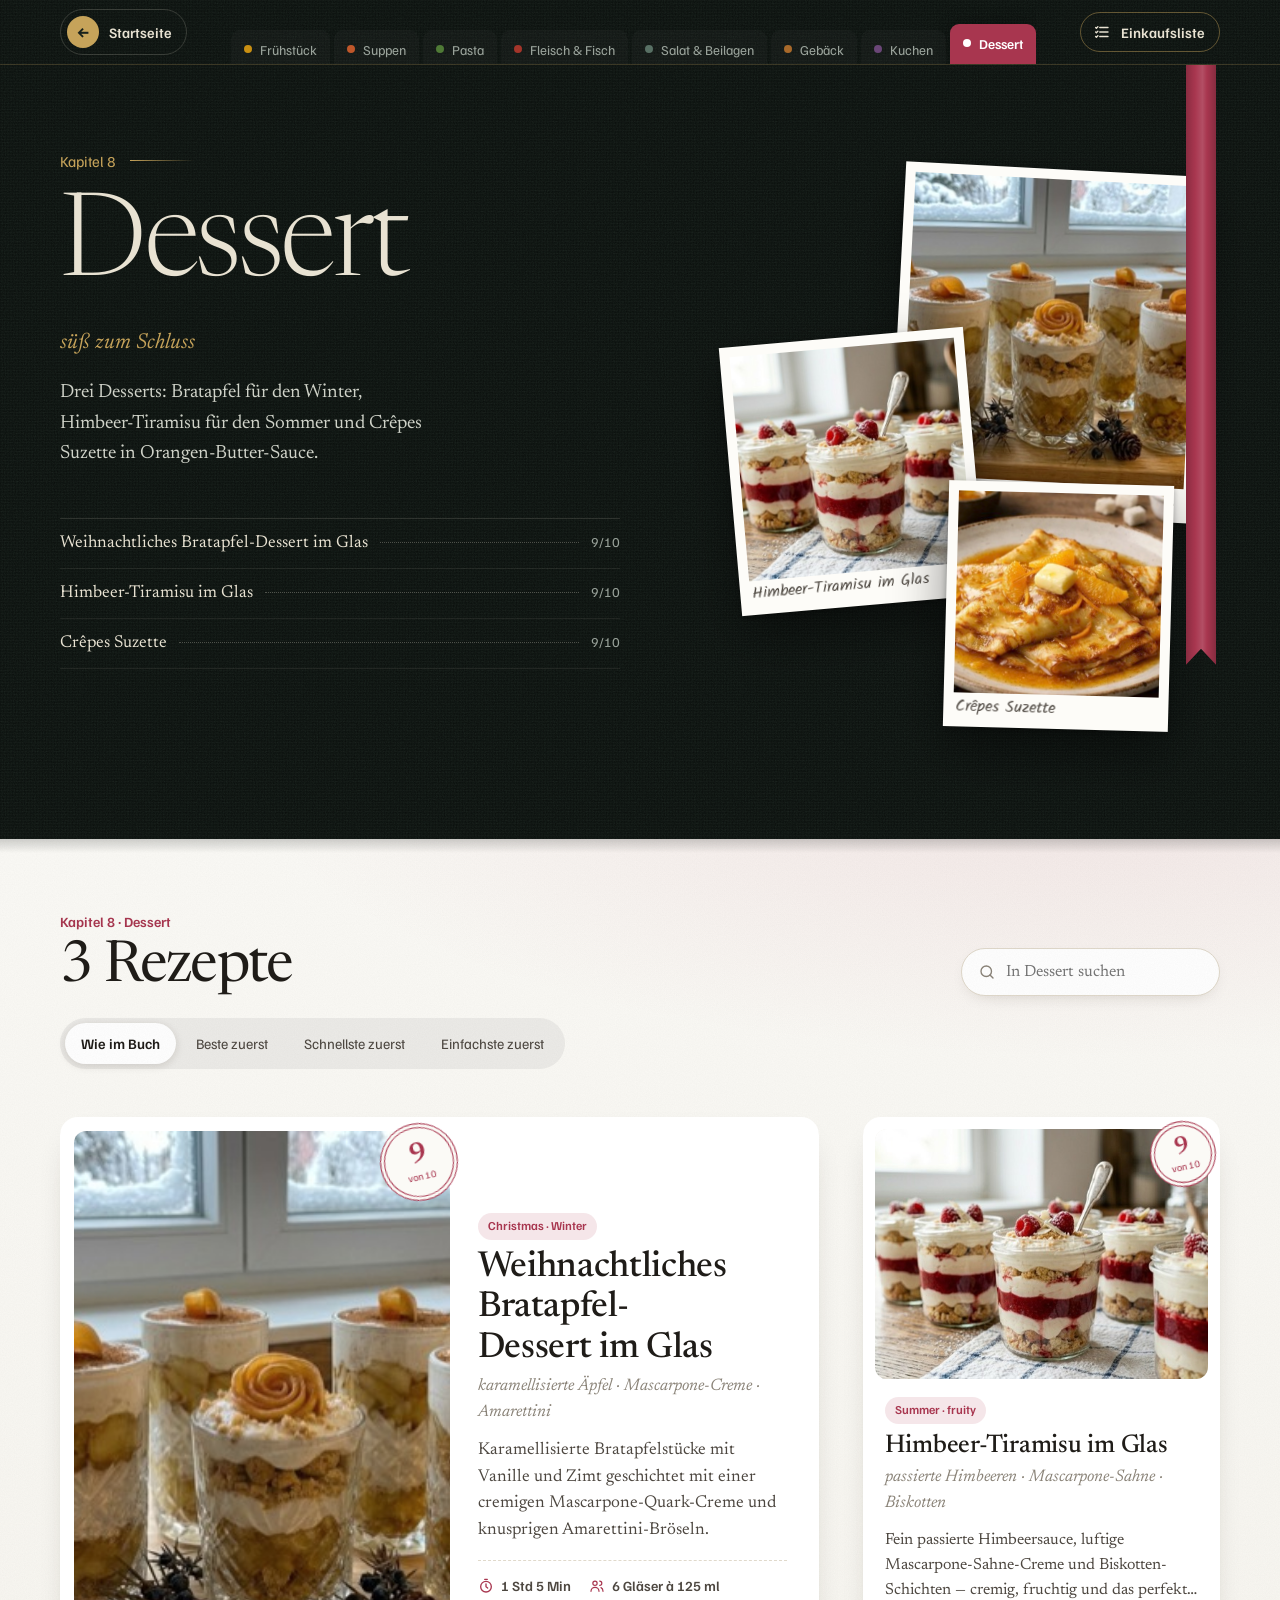
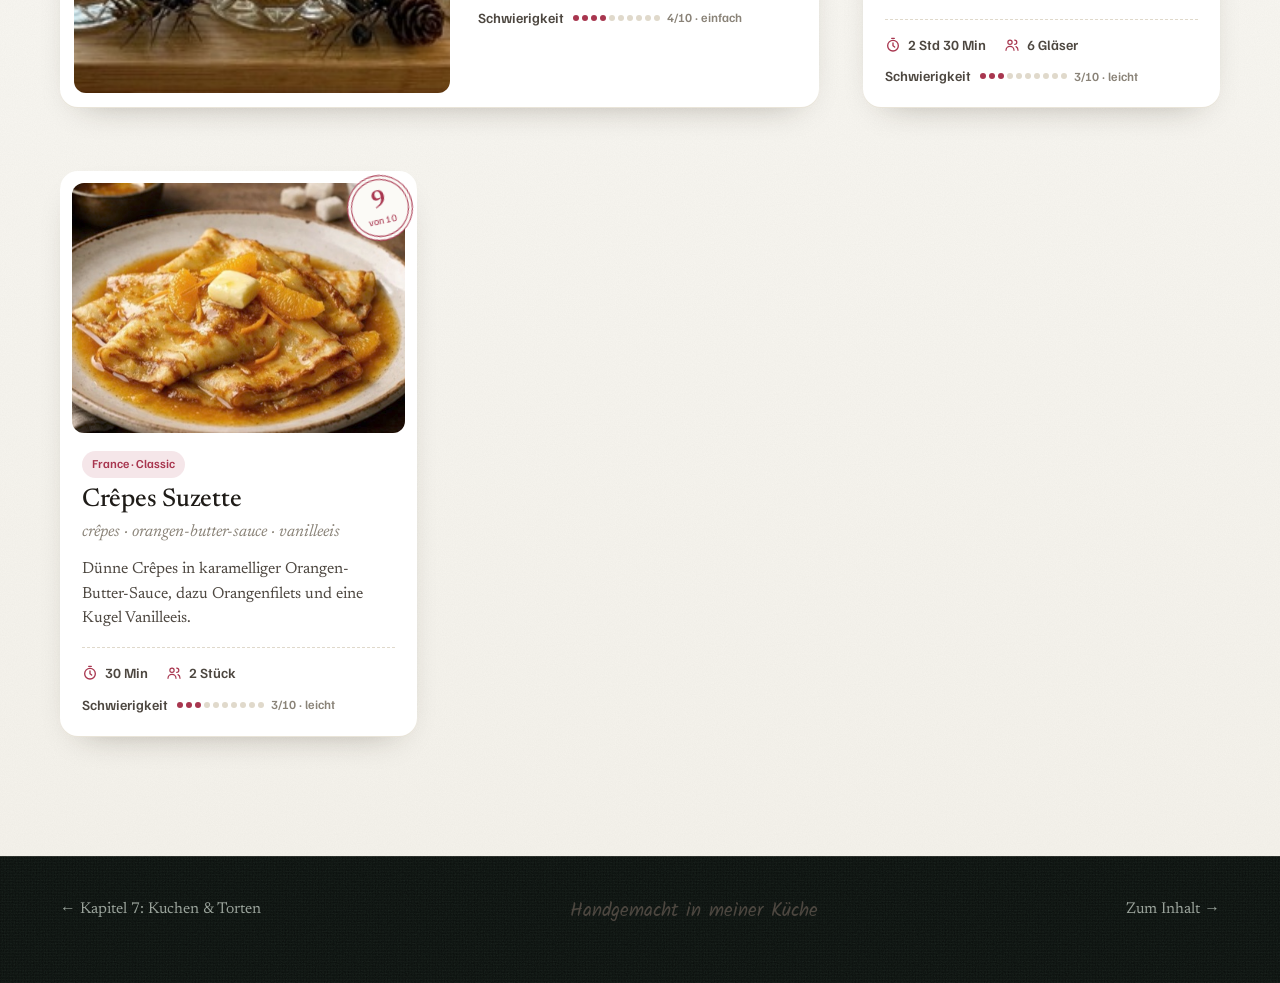
==== dessert.html @ 5a5b159a "High Protein Gnocchi: Bewertung 7,5/10, Schwierigkeit 3/10 Co-Authored-By: Claude Opus 5.5 <noreply@" ====
<!DOCTYPE html>
<html lang="de">
<head>
<meta charset="UTF-8">
<meta name="viewport" content="width=device-width, initial-scale=1.0, viewport-fit=cover">
<meta name="theme-color" content="#0a0d0b">
<title>Dessert · Rezepte vom Besten</title>
<link rel="preconnect" href="https://fonts.googleapis.com">
<link rel="preconnect" href="https://fonts.gstatic.com" crossorigin>
<link href="https://fonts.googleapis.com/css2?family=Newsreader:ital,opsz,wght@0,6..72,200..800;1,6..72,200..800&family=Familjen+Grotesk:wght@400..700&family=Kalam:wght@300;400&display=swap" rel="stylesheet">
<link rel="stylesheet" href="assets/book.css?v=5edb16ca">
</head>
<body data-page="dessert">
<noscript><p style="padding:40px;font-family:Georgia,serif">Für das Kochbuch muss JavaScript eingeschaltet sein.</p></noscript>
<script src="assets/recipes.js?v=9e4c5e9c"></script>
<script src="assets/book.js?v=c3e6f77a"></script>
</body>
</html>
---- assets/book.css ----
/* ═══════════════════════════════════════════════════════════
   Rezepte vom Besten — ein Kochbuch
   Einband (dunkel, Leinen, Goldprägung) + Papierseiten (hell)
   ═══════════════════════════════════════════════════════════ */
:root{
  --paper:#fbfaf6;--paper-2:#f3f0e8;--paper-edge:#e9e4d8;
  --ink:#1f1c18;--ink-2:#4d4740;--pencil:#8a8378;--rule:#e0d9cb;
  --cover:#17201b;--cover-2:#1f2a24;--cover-3:#2a3730;--cover-ink:#e8e2d2;--cover-mute:#9aa39b;
  --foil:#c6a35a;--foil-hi:#f4e0a6;--foil-lo:#86682c;
  --ch:#4f7a36;
  --serif:'Newsreader',Georgia,'Times New Roman',serif;
  --sans:'Familjen Grotesk',system-ui,-apple-system,sans-serif;
  --hand:'Kalam',cursive;
  --ease:cubic-bezier(.2,.75,.2,1);
  --noise:url("data:image/svg+xml,%3Csvg xmlns='http://www.w3.org/2000/svg' width='220' height='220'%3E%3Cfilter id='n'%3E%3CfeTurbulence type='fractalNoise' baseFrequency='.9' numOctaves='3' stitchTiles='stitch'/%3E%3CfeColorMatrix values='0 0 0 0 0 0 0 0 0 0 0 0 0 0 0 0 0 0 .55 0'/%3E%3C/filter%3E%3Crect width='220' height='220' filter='url(%23n)'/%3E%3C/svg%3E");
}
*,*::before,*::after{margin:0;padding:0;box-sizing:border-box}
html{-webkit-text-size-adjust:100%}
body{font-family:var(--serif);font-optical-sizing:auto;background:var(--paper);color:var(--ink);font-size:18px;line-height:1.55;-webkit-font-smoothing:antialiased;overflow-x:hidden}
img{display:block;max-width:100%}
a{color:inherit;text-decoration:none}
button{font:inherit;color:inherit;background:none;border:0;cursor:pointer}
:focus-visible{outline:2px solid var(--ch);outline-offset:3px;border-radius:4px}
.dark :focus-visible,.bar :focus-visible{outline-color:var(--foil)}
.sr{position:absolute;width:1px;height:1px;overflow:hidden;clip:rect(0 0 0 0);white-space:nowrap}
.wrap{max-width:1240px;margin:0 auto;padding:0 40px}
.num{font-variant-numeric:oldstyle-nums proportional-nums}
.tab{font-variant-numeric:tabular-nums lining-nums}

/* textures */
.linen{background-color:var(--cover);
  background-image:var(--noise),
    repeating-linear-gradient(0deg,rgba(255,255,255,.022) 0 1px,transparent 1px 3px),
    repeating-linear-gradient(90deg,rgba(0,0,0,.12) 0 1px,transparent 1px 3px);
  background-blend-mode:overlay,normal,normal;color:var(--cover-ink)}
.grain{position:relative;background-color:var(--paper)}
.grain::before{content:'';position:absolute;inset:0;background-image:var(--noise);opacity:.05;pointer-events:none;mix-blend-mode:multiply}

/* gold foil */
.foil{background:linear-gradient(105deg,var(--foil-lo) 0%,var(--foil) 30%,var(--foil-hi) calc(var(--fx,50%) - 4%),#fff7dc var(--fx,50%),var(--foil-hi) calc(var(--fx,50%) + 4%),var(--foil) 70%,var(--foil-lo) 100%);
  -webkit-background-clip:text;background-clip:text;color:transparent;
  filter:drop-shadow(0 1px 0 rgba(0,0,0,.55)) drop-shadow(0 -1px 0 rgba(255,240,200,.08))}

/* ── Leiste oben ── */
.bar{position:sticky;top:0;z-index:40;color:var(--cover-ink);border-bottom:1px solid rgba(198,163,90,.22)}
.bar .wrap{display:flex;align-items:center;gap:28px;height:60px}
.brand{font-style:italic;font-size:1.15rem;font-weight:400;white-space:nowrap;letter-spacing:.005em}
.brand b{font-style:normal;font-weight:600}
.list-btn{display:inline-flex;align-items:center;gap:10px;font-family:var(--sans);font-size:.9rem;font-weight:600;padding:8px 14px 8px 12px;border:1px solid rgba(198,163,90,.45);border-radius:999px;color:var(--cover-ink);white-space:nowrap;transition:background .2s,border-color .2s}
.list-btn:hover{background:rgba(198,163,90,.12);border-color:var(--foil)}
.list-btn svg{width:18px;height:18px}
.list-btn .count{min-width:22px;height:22px;border-radius:11px;background:var(--foil);color:var(--cover);font-size:.78rem;display:grid;place-items:center;padding:0 6px}
.list-btn .count:empty{display:none}
.list-btn.bump{animation:bump .5s var(--ease)}
@keyframes bump{40%{transform:scale(1.12)}}

/* ── Kapitel-Aufschlag ── */
.opener{position:relative;overflow:hidden;padding:84px 0 110px}
.opener .wrap{display:grid;grid-template-columns:1.1fr .9fr;gap:72px;align-items:start}
.kap{font-family:var(--sans);font-size:.95rem;color:var(--foil);display:flex;align-items:center;gap:14px}
.kap::after{content:'';height:1px;width:64px;background:linear-gradient(90deg,var(--foil),transparent)}
.opener h1{font-weight:300;font-size:clamp(3.8rem,9vw,8.4rem);line-height:.92;letter-spacing:-.03em;margin:22px 0 26px;text-wrap:balance}
.epigraph{font-style:italic;font-size:1.35rem;color:var(--foil);margin-bottom:18px}
.intro{font-size:1.2rem;line-height:1.6;color:#cfd2c8;max-width:34ch}
.minitoc{margin-top:48px;max-width:560px;border-top:1px solid rgba(232,226,210,.14)}
.minitoc a{display:flex;align-items:baseline;gap:12px;padding:11px 0;border-bottom:1px solid rgba(232,226,210,.08);font-size:1.08rem;transition:color .2s,padding .3s var(--ease)}
.minitoc a:hover{color:#fff;padding-left:8px}
.minitoc .lead{flex:1;border-bottom:1px dotted rgba(232,226,210,.28);transform:translateY(-4px);min-width:20px}
.minitoc .r{font-family:var(--sans);font-size:.85rem;color:var(--cover-mute)}
.tipped{position:relative;height:560px;margin-top:20px}
.tipped figure{position:absolute;background:#fdfcf8;padding:10px 10px 34px;box-shadow:0 22px 50px rgba(0,0,0,.45),0 2px 6px rgba(0,0,0,.3);transition:transform .8s var(--ease)}
.tipped img{width:100%;height:100%;object-fit:cover}
.tipped figcaption{position:absolute;left:12px;right:12px;bottom:8px;font-family:var(--hand);font-size:1rem;color:var(--ink-2);white-space:nowrap;overflow:hidden;text-overflow:ellipsis}
.tipped figure:nth-child(1){width:62%;height:62%;right:4%;top:0;transform:rotate(3deg) translate(var(--mx1,0),var(--my1,0))}
.tipped figure:nth-child(2){width:50%;height:48%;left:0;top:30%;transform:rotate(-5deg) translate(var(--mx2,0),var(--my2,0));z-index:2}
.tipped figure:nth-child(3){width:46%;height:44%;right:10%;bottom:0;transform:rotate(1.5deg) translate(var(--mx3,0),var(--my3,0));z-index:3}
.ribbon{position:absolute;top:-4px;right:5%;width:30px;height:min(78%,620px);z-index:5;background:linear-gradient(90deg,rgba(0,0,0,.18),transparent 30%,rgba(255,255,255,.12) 55%,transparent 70%,rgba(0,0,0,.2)),var(--ch);
  clip-path:polygon(0 0,100% 0,100% 100%,50% calc(100% - 16px),0 100%);transform-origin:top center;box-shadow:0 0 0 1px rgba(0,0,0,.1)}
@media (prefers-reduced-motion:no-preference){.ribbon{animation:sway 2.4s var(--ease) .3s both}}
@keyframes sway{0%{transform:translateY(-100%)}55%{transform:translateY(0) rotate(1.4deg)}75%{transform:rotate(-.7deg)}100%{transform:none}}

/* ── Papierseite mit Rezepten ── */
.pages{padding:72px 0 120px;position:relative}
.toolbar{display:flex;align-items:baseline;justify-content:space-between;gap:24px;flex-wrap:wrap;border-bottom:1px solid var(--rule);padding-bottom:14px;margin-bottom:52px}
.toolbar h2{font-weight:400;font-size:clamp(2rem,4vw,2.8rem);letter-spacing:-.02em}
.sort{display:flex;align-items:baseline;gap:6px 20px;flex-wrap:wrap;font-family:var(--sans);font-size:.92rem;color:var(--pencil)}
.sort button{color:var(--ink-2);padding:4px 0;border-bottom:2px solid transparent;transition:color .2s,border-color .2s}
.sort button:hover{color:var(--ink)}
.sort button[aria-pressed="true"]{color:var(--ink);border-bottom-color:var(--ch);font-weight:600}
.grid{display:grid;grid-template-columns:repeat(3,1fr);gap:64px 44px}
.rc{position:relative;display:block;text-align:left}
.plate{position:relative;background:#fff;padding:8px;box-shadow:0 1px 0 var(--paper-edge),0 10px 26px -12px rgba(40,30,15,.28);transition:transform .5s var(--ease),box-shadow .5s var(--ease)}
.plate .ph{aspect-ratio:4/3;overflow:hidden;background:var(--paper-2)}
.plate img{width:100%;height:100%;object-fit:cover;filter:saturate(.92);transition:transform 1.1s var(--ease),filter .5s}
.noimg{width:100%;height:100%;display:grid;place-items:center;font-style:italic;color:var(--pencil);font-size:1.05rem;background:repeating-linear-gradient(135deg,var(--paper-2) 0 10px,var(--paper) 10px 20px)}
.rc:hover .plate,.rc:focus-visible .plate{transform:translateY(-6px) rotate(-.6deg);box-shadow:0 1px 0 var(--paper-edge),0 26px 44px -16px rgba(40,30,15,.36)}
.rc:hover img{transform:scale(1.045);filter:saturate(1.05)}
.stamp{position:absolute;right:-14px;top:-14px;z-index:2;width:66px;height:66px;border-radius:50%;display:grid;place-items:center;align-content:center;background:var(--paper);color:var(--ch);border:1.5px solid currentColor;box-shadow:inset 0 0 0 3px var(--paper),inset 0 0 0 4px currentColor;transform:rotate(-12deg);font-family:var(--sans);line-height:1}
.stamp b{font-family:var(--serif);font-size:1.55rem;font-weight:600}
.stamp small{font-size:.62rem;margin-top:2px}
.stamp.new{font-size:.8rem;font-weight:700}
.rc-label{display:block;font-family:var(--sans);font-size:.8rem;color:var(--ch);margin:22px 0 6px;font-weight:600}
.rc h3{font-weight:500;font-size:1.6rem;line-height:1.12;letter-spacing:-.01em;text-wrap:balance}
.rc h3 span{background:linear-gradient(var(--ch),var(--ch)) 0 100%/0 1.5px no-repeat;transition:background-size .5s var(--ease)}
.rc:hover h3 span{background-size:100% 1.5px}
.rc .script{display:block;font-style:italic;color:var(--pencil);font-size:1.05rem;margin-top:4px}
.rc p{font-size:1rem;color:var(--ink-2);margin-top:12px;display:-webkit-box;-webkit-line-clamp:3;-webkit-box-orient:vertical;overflow:hidden}
.facts{display:grid;grid-template-columns:repeat(3,auto);justify-content:start;gap:0 28px;margin-top:16px;padding-top:12px;border-top:1px solid var(--rule)}
.facts dt{font-family:var(--sans);font-size:.74rem;color:var(--pencil)}
.facts dd{font-family:var(--sans);font-size:.95rem;font-weight:600;color:var(--ink)}
.grid .rc{animation:none}
@media (prefers-reduced-motion:no-preference){.grid.sorted .rc{animation:shuffle .55s var(--ease) both;animation-delay:calc(var(--i)*35ms)}}
@keyframes shuffle{from{opacity:0;transform:translateY(16px)}}

footer.colophon{border-top:1px solid var(--rule);padding:40px 0 56px;color:var(--pencil);font-size:.98rem}
footer.colophon .wrap{display:flex;justify-content:space-between;gap:16px;flex-wrap:wrap}
footer.colophon em{font-family:var(--hand);font-style:normal;font-size:1.2rem;color:var(--ink-2)}
.dark footer.colophon,footer.colophon.dark{border-color:rgba(232,226,210,.12);color:var(--cover-mute)}

/* ═══ Rezept-Seite (Overlay) ═══ */
.sheet-wrap{position:fixed;inset:0;z-index:60;overflow-y:auto;overscroll-behavior:contain;background:rgba(14,19,16,.72);backdrop-filter:blur(6px);-webkit-backdrop-filter:blur(6px);opacity:0;visibility:hidden;transition:opacity .35s,visibility 0s .35s;perspective:2200px}
.sheet-wrap.open{opacity:1;visibility:visible;transition:opacity .35s}
.sheet{position:relative;max-width:1180px;margin:40px auto 80px;min-height:60vh;background:var(--paper);box-shadow:0 40px 120px rgba(0,0,0,.55);transform-origin:left center;min-height:60vh}
.sheet::after{content:'';position:absolute;inset:0 auto 0 0;width:42px;pointer-events:none;background:linear-gradient(90deg,rgba(60,45,20,.13),transparent)}
@media (prefers-reduced-motion:no-preference){
  .sheet-wrap.open .sheet{animation:turn .75s var(--ease) both}
  .sheet-wrap.open .sheet .shade{animation:shade .75s var(--ease) both}
}
@keyframes turn{from{transform:rotateY(-62deg) translateX(30px);opacity:.3}to{transform:none;opacity:1}}
.shade{position:absolute;inset:0;pointer-events:none;z-index:5;background:linear-gradient(90deg,rgba(0,0,0,.35),rgba(0,0,0,0));opacity:0}
@keyframes shade{from{opacity:1}to{opacity:0}}
.sheet-close{position:sticky;top:16px;float:right;margin:16px 16px 0 0;z-index:6;width:46px;height:46px;border-radius:50%;background:var(--paper);border:1px solid var(--rule);display:grid;place-items:center;font-size:1.3rem;box-shadow:0 4px 14px rgba(0,0,0,.1);transition:transform .2s}
.sheet-close:hover{transform:rotate(90deg)}
.s-head{padding:64px 72px 36px}
.s-kap{font-family:var(--sans);font-size:.9rem;color:var(--ch);font-weight:600}
.s-head h2{font-weight:400;font-size:clamp(2.4rem,5.4vw,4.4rem);line-height:1;letter-spacing:-.025em;margin:14px 0 10px;max-width:16ch;text-wrap:balance}
.s-head .script{font-style:italic;font-size:1.35rem;color:var(--pencil)}
.s-row{display:flex;align-items:flex-end;justify-content:space-between;gap:28px;flex-wrap:wrap;margin-top:34px}
.s-facts{display:flex;gap:40px;flex-wrap:wrap}
.s-facts dt{font-family:var(--sans);font-size:.78rem;color:var(--pencil)}
.s-facts dd{font-size:1.25rem;font-weight:500}
.s-actions{display:flex;gap:10px;flex-wrap:wrap}
.btn{display:inline-flex;align-items:center;gap:10px;font-family:var(--sans);font-weight:600;font-size:.95rem;padding:13px 22px;border-radius:999px;border:1.5px solid var(--ink);transition:background .2s,color .2s,transform .15s}
.btn svg{width:18px;height:18px;flex-shrink:0}
.btn:active{transform:scale(.97)}
.btn.solid{background:var(--ink);color:var(--paper)}
.btn.solid:hover{background:var(--ch);border-color:var(--ch)}
.btn:not(.solid):hover{background:var(--ink);color:var(--paper)}
.s-photo{margin:0 72px;background:#fff;padding:10px;box-shadow:0 14px 40px -18px rgba(40,30,15,.35)}
.s-photo img{width:100%;aspect-ratio:21/9;object-fit:cover}
.s-body{display:grid;grid-template-columns:minmax(300px,380px) 1fr;gap:64px;padding:56px 72px 40px}
.s-body h3{font-weight:500;font-size:1.9rem;letter-spacing:-.015em;margin-bottom:4px}
.ings{position:sticky;top:24px;align-self:start}
.servings{display:flex;align-items:center;gap:12px;margin:12px 0 18px;font-family:var(--sans);font-size:.95rem;color:var(--ink-2)}
.stepper{display:inline-flex;align-items:center;border:1.5px solid var(--ink);border-radius:999px;overflow:hidden}
.stepper button{width:38px;height:36px;font-size:1.2rem;line-height:1;transition:background .2s}
.stepper button:hover{background:var(--paper-2)}
.stepper button:disabled{opacity:.3;cursor:default}
.stepper output{min-width:46px;text-align:center;font-weight:700;font-size:1.05rem}
.servings .reset-s{color:var(--pencil);text-decoration:underline;text-underline-offset:3px;font-size:.85rem}
.servings .reset-s[hidden]{display:none}
.ing-list{list-style:none}
.ing-group{font-family:var(--sans);font-size:.82rem;font-weight:700;color:var(--ch);padding:18px 0 4px}
.ing{display:grid;grid-template-columns:24px 1fr;gap:14px;align-items:start;padding:10px 0;border-bottom:1px solid var(--rule);cursor:pointer;user-select:none;-webkit-tap-highlight-color:transparent}
.box{width:20px;height:20px;margin-top:3px;border:1.5px solid var(--ink-2);border-radius:4px;position:relative;transition:border-color .2s,background .2s}
.box svg{position:absolute;inset:-4px -6px -2px -2px;width:28px;height:26px;stroke:var(--ch);stroke-width:2.6;fill:none;stroke-linecap:round;stroke-linejoin:round;stroke-dasharray:30;stroke-dashoffset:30;transition:stroke-dashoffset .35s var(--ease)}
.box svg{opacity:0}.ing.done .box svg{stroke-dashoffset:0;opacity:1}
.ing.done .box{border-color:var(--pencil)}
.ing-t{justify-self:start;position:relative;font-size:1.05rem;line-height:1.4;transition:color .3s}
.ing-a{font-family:var(--sans);font-weight:600;font-size:.95rem;margin-right:6px;font-variant-numeric:tabular-nums}
.ing-a.scaled{color:var(--ch)}
.ing-t::after{content:'';position:absolute;left:-3px;right:-3px;top:55%;height:2px;border-radius:2px;background:var(--pencil);transform:scaleX(0) rotate(-.8deg);transform-origin:left;transition:transform .4s var(--ease);opacity:.85}
.ing.done .ing-t{color:var(--pencil)}
.ing.done .ing-t::after{transform:scaleX(1) rotate(-.8deg)}
.progress{margin-top:18px;font-family:var(--sans);font-size:.85rem;color:var(--pencil);display:flex;justify-content:space-between}
.track{height:3px;background:var(--rule);border-radius:2px;margin-top:8px;overflow:hidden}
.track i{display:block;height:100%;background:var(--ch);width:0;transition:width .45s var(--ease)}
.ing-actions{display:flex;flex-direction:column;gap:10px;margin-top:22px}
.ing-actions .btn{justify-content:center}
.linkish{font-family:var(--sans);font-size:.88rem;color:var(--pencil);text-decoration:underline;text-underline-offset:3px;align-self:center}
.linkish:hover{color:var(--ink)}
.steps{list-style:none;counter-reset:s}
.step{display:grid;grid-template-columns:70px 1fr;gap:20px;padding:26px 0;border-bottom:1px solid var(--rule);cursor:pointer;-webkit-tap-highlight-color:transparent}
.step:first-child{padding-top:14px}
.step-n{position:relative;font-weight:300;font-size:3.4rem;line-height:.9;color:var(--ch);font-variant-numeric:oldstyle-nums;transition:opacity .3s}
.step-n svg{position:absolute;left:-4px;top:-6px;width:58px;height:52px;fill:none;stroke:var(--ink-2);stroke-width:2.4;stroke-linecap:round;stroke-dasharray:80;stroke-dashoffset:80;transition:stroke-dashoffset .5s var(--ease)}
.step.done .step-n{color:var(--rule)}
.step.done .step-n svg{stroke-dashoffset:0}
.step h4{font-weight:600;font-size:1.28rem;line-height:1.25;margin-bottom:6px}
.step p{font-size:1.1rem;line-height:1.68;color:var(--ink-2);max-width:66ch;transition:color .3s}
.step.done h4,.step.done p{color:var(--pencil)}
.timer-chip{display:inline-flex;align-items:center;gap:6px;font-family:var(--sans);font-size:.82rem;font-weight:600;color:var(--ch);border:1.5px solid currentColor;border-radius:999px;padding:2px 10px 2px 8px;margin:0 2px;vertical-align:1px;white-space:nowrap;transition:background .2s,color .2s}
.timer-chip svg{width:14px;height:14px}
.timer-chip:hover{background:var(--ch);color:#fff}
.timer-chip.running{background:var(--ch);color:#fff}
.hint{font-family:var(--sans);font-size:.85rem;color:var(--pencil);margin-top:10px}
.notes{padding:20px 72px 80px}
.notes h3{font-weight:500;font-size:1.9rem;margin-bottom:24px}
.slips{display:grid;grid-template-columns:repeat(auto-fill,minmax(260px,1fr));gap:28px}
.slip{position:relative;background:#fffbea;padding:26px 22px 20px;font-family:var(--hand);font-weight:300;font-size:1.18rem;line-height:1.45;color:#3c3a50;box-shadow:0 8px 20px -10px rgba(60,45,10,.3);background-image:repeating-linear-gradient(transparent 0 27px,rgba(80,110,160,.14) 27px 28px);background-position:0 18px}
.slip:nth-child(odd){transform:rotate(-1.1deg)}
.slip:nth-child(even){transform:rotate(.9deg)}
.slip::before{content:'';position:absolute;top:-10px;left:50%;width:84px;height:22px;transform:translateX(-50%) rotate(-2deg);background:rgba(225,215,185,.75);box-shadow:0 1px 2px rgba(0,0,0,.08)}

/* ═══ Timer ═══ */
.timers{position:fixed;left:20px;bottom:20px;z-index:90;display:flex;flex-direction:column-reverse;gap:10px;max-width:calc(100vw - 40px)}
.tm{display:grid;grid-template-columns:auto 1fr auto;align-items:center;gap:14px;min-width:270px;padding:12px 12px 12px 16px;border-radius:16px;color:var(--cover-ink);box-shadow:0 16px 40px rgba(0,0,0,.4);border:1px solid rgba(198,163,90,.3)}
@media (prefers-reduced-motion:no-preference){.tm{animation:pop .4s var(--ease) both}}
@keyframes pop{from{opacity:0;transform:translateY(14px) scale(.96)}}
.tm .clock{font-family:var(--sans);font-weight:700;font-size:1.55rem;font-variant-numeric:tabular-nums;letter-spacing:-.01em}
.tm .lbl{font-size:.92rem;line-height:1.25;color:var(--cover-mute);overflow:hidden;display:-webkit-box;-webkit-line-clamp:2;-webkit-box-orient:vertical}
.tm .ctl{display:flex;gap:4px}
.tm .ctl button{width:34px;height:34px;border-radius:50%;display:grid;place-items:center;color:var(--cover-ink);transition:background .2s}
.tm .ctl button:hover{background:rgba(232,226,210,.12)}
.tm .ctl svg{width:16px;height:16px}
.tm.paused .clock{opacity:.5}
.tm.ring{border-color:var(--foil);background-color:#3a2e14}
.tm.ring .clock{color:var(--foil-hi)}
@media (prefers-reduced-motion:no-preference){.tm.ring{animation:ring 1s ease-in-out infinite}}
@keyframes ring{50%{box-shadow:0 0 0 6px rgba(198,163,90,.35),0 16px 40px rgba(0,0,0,.4)}}

/* ═══ Einkaufsliste ═══ */
.drawer-bg{position:fixed;inset:0;z-index:70;background:rgba(14,19,16,.5);opacity:0;visibility:hidden;transition:opacity .3s,visibility 0s .3s}
.drawer-bg.open{opacity:1;visibility:visible;transition:opacity .3s}
.drawer{position:fixed;top:0;right:0;bottom:0;z-index:71;width:min(440px,100vw);display:flex;flex-direction:column;box-shadow:-30px 0 80px rgba(0,0,0,.3);transform:translateX(104%);transition:transform .45s var(--ease)}
.drawer.open{transform:none}
.drawer-h{display:flex;align-items:center;justify-content:space-between;padding:26px 28px 14px;border-bottom:1px solid var(--rule)}
.drawer-h h2{font-weight:400;font-size:2rem;letter-spacing:-.02em}
.drawer-b{flex:1;overflow-y:auto;padding:8px 28px 24px;position:relative}
.lg{padding:18px 0 6px}
.lg-h{display:flex;align-items:baseline;justify-content:space-between;gap:12px;margin-bottom:4px}
.lg-h a{font-weight:600;font-size:1.12rem;line-height:1.25}
.lg-h a:hover{text-decoration:underline;text-underline-offset:3px}
.lg-h small{display:block;font-family:var(--sans);font-size:.78rem;color:var(--pencil);font-weight:400}
.lg-h button{font-family:var(--sans);font-size:.8rem;color:var(--pencil);text-decoration:underline;text-underline-offset:3px;flex-shrink:0}
.drawer .ing{padding:8px 0}
.drawer-f{display:flex;gap:10px;flex-wrap:wrap;padding:16px 28px 24px;border-top:1px solid var(--rule)}
.drawer-f .btn{padding:10px 16px;font-size:.88rem}
.empty{padding:40px 0;color:var(--ink-2);font-size:1.1rem;max-width:30ch}
.empty em{display:block;font-family:var(--hand);font-style:normal;font-size:1.3rem;color:var(--pencil);margin-top:10px}
.x{width:42px;height:42px;border-radius:50%;display:grid;place-items:center;font-size:1.3rem;transition:background .2s,transform .2s}
.x:hover{background:var(--paper-2);transform:rotate(90deg)}

.toast{position:fixed;left:50%;bottom:24px;z-index:95;transform:translate(-50%,20px);opacity:0;visibility:hidden;display:flex;align-items:center;gap:16px;padding:12px 12px 12px 20px;border-radius:999px;font-family:var(--sans);font-size:.95rem;color:var(--cover-ink);box-shadow:0 16px 40px rgba(0,0,0,.35);transition:opacity .3s,transform .4s var(--ease),visibility 0s .4s}
.toast.show{opacity:1;visibility:visible;transform:translate(-50%,0);transition:opacity .3s,transform .4s var(--ease)}
.toast button{font-weight:700;color:var(--foil);padding:6px 12px;border-radius:999px}
.toast button:hover{background:rgba(198,163,90,.14)}

/* ═══ Startseite ═══ */
.register{padding:40px 0 110px}
.reg-top{display:flex;align-items:flex-end;justify-content:space-between;gap:30px;flex-wrap:wrap;margin-bottom:34px}
.reg-top .page-h{margin-bottom:0}
.find{position:relative;width:min(420px,100%)}
.find input{width:100%;font:inherit;font-size:1.25rem;font-style:italic;background:transparent;border:0;border-bottom:1.5px solid var(--ink);padding:10px 36px 10px 2px;color:var(--ink)}
.find input::placeholder{color:var(--pencil)}
.find input:focus{outline:none;border-bottom-color:var(--foil-lo)}
.find svg{position:absolute;right:4px;top:50%;width:20px;height:20px;transform:translateY(-50%);color:var(--pencil)}
.reg{columns:3 280px;column-gap:56px;border-top:1px solid var(--ink);padding-top:20px}
.reg section{break-inside:avoid;margin-bottom:22px}
.reg h3{font-weight:300;font-size:2.2rem;line-height:1;color:var(--foil-lo);margin-bottom:6px}
.reg a{display:flex;align-items:baseline;gap:8px;padding:5px 0;font-size:1.05rem;line-height:1.3}
.reg a .lead{flex:1;border-bottom:1px dotted var(--pencil);opacity:.5;transform:translateY(-4px);min-width:14px}
.reg a small{font-family:var(--sans);font-size:.78rem;color:var(--c);white-space:nowrap}
.reg a:hover .nm{text-decoration:underline;text-decoration-color:var(--c);text-underline-offset:3px}
.reg mark{background:rgba(198,163,90,.32);color:inherit;border-radius:2px}
.reg-empty{font-size:1.15rem;color:var(--ink-2);padding:20px 0}

.best{padding:90px 0 110px}
.best-h{display:flex;align-items:baseline;justify-content:space-between;gap:20px;flex-wrap:wrap;margin-bottom:48px}
.best-h h2{font-weight:300;font-size:clamp(2.6rem,6vw,4.4rem);letter-spacing:-.03em;line-height:1}
.best-h p{font-style:italic;color:var(--cover-mute);font-size:1.15rem}
.shelf{display:grid;grid-template-columns:repeat(auto-fill,minmax(200px,1fr));gap:40px 30px}
.shelf .rc{color:var(--cover-ink)}
.shelf .plate{background:#fdfcf8;box-shadow:0 18px 40px rgba(0,0,0,.45)}
.shelf .rc:nth-child(odd) .plate{transform:rotate(-1.2deg)}
.shelf .rc:nth-child(even) .plate{transform:rotate(1deg)}
.shelf .rc:hover .plate{transform:translateY(-6px) rotate(0)}
.shelf .ph{aspect-ratio:1}
.shelf h3{font-size:1.25rem;margin-top:18px;font-weight:400}
.shelf .rc-label{margin-top:0;margin-bottom:0;color:var(--foil)}
.shelf .stamp{background:var(--cover);color:var(--foil);box-shadow:inset 0 0 0 3px var(--cover),inset 0 0 0 4px currentColor;width:58px;height:58px}

/* ── responsive ── */
@media (max-width:1080px){
  .grid{grid-template-columns:repeat(2,1fr)}
  .opener .wrap{grid-template-columns:1fr;gap:40px}
  .tipped{height:420px;max-width:620px}
  .s-body{grid-template-columns:1fr;gap:40px}
  .ings{position:static}
}
@media (max-width:720px){
  body{font-size:17px}
  .wrap{padding:0 18px}
  .list-btn .lt{display:none}
  .opener{padding:56px 0 80px}
  .ribbon{right:18px;width:22px;height:120px}
  .stepper button{width:46px;height:44px}
  .timer-chip{padding:5px 12px 5px 10px;margin:2px}
  .sort button{padding:8px 0}
  .tipped{height:300px}
  .grid{grid-template-columns:1fr;gap:56px}
  .stamp{right:-6px}
  .pages{padding:52px 0 90px}
  .toolbar{margin-bottom:40px}
  .sheet{margin:0;min-height:100vh}
  .sheet-close{margin:12px 12px 0 0}
  .s-head{padding:40px 20px 26px}
  .s-photo{margin:0 12px;padding:6px}
  .s-photo img{aspect-ratio:4/3}
  .s-body{padding:40px 20px 30px}
  .notes{padding:10px 20px 60px}
  .step{grid-template-columns:46px 1fr;gap:12px}
  .step-n{font-size:2.6rem}
  .step-n svg{width:44px;height:40px}
  .timers{left:12px;right:12px;bottom:12px}
  .tm{min-width:0}
}
@media (prefers-reduced-motion:reduce){
  *,*::before,*::after{animation:none!important;transition-duration:.01ms!important}
}
@media print{
  .bar,.timers,.toast,.sheet-close,.s-actions,.ing-actions,.drawer,.drawer-bg{display:none!important}
  .sheet-wrap{position:static;background:none;opacity:1;visibility:visible}
  .sheet{box-shadow:none;margin:0}
}

/* ═══════════ Überarbeitung: Leiste, Start, Umblättern, Auswahl ═══════════ */

/* Leiste mit Zurück-Knopf und Daumenregister */
.bar{transition:background-color .4s,border-color .4s,box-shadow .4s}
.bar .wrap{gap:22px;height:64px}
.back{display:inline-flex;align-items:center;gap:10px;font-family:var(--sans);font-size:.9rem;font-weight:600;color:var(--cover-ink);padding:6px 14px 6px 6px;border-radius:999px;border:1px solid rgba(232,226,210,.18);transition:background .25s,border-color .25s}
.back-i{width:32px;height:32px;border-radius:50%;display:grid;place-items:center;background:var(--foil);color:var(--cover);font-size:1rem;transition:transform .3s var(--ease)}
.back:hover{background:rgba(198,163,90,.1);border-color:rgba(198,163,90,.5)}
.back:hover .back-i{transform:translateX(-3px)}
.tabs{display:flex;align-items:flex-end;gap:4px;margin:0 auto;align-self:stretch;overflow-x:auto;scrollbar-width:none}
.tabs::-webkit-scrollbar{display:none}
.tabs a{position:relative;display:flex;align-items:center;gap:8px;white-space:nowrap;font-family:var(--sans);font-size:.85rem;color:var(--cover-mute);padding:9px 13px 10px;border-radius:9px 9px 0 0;background:rgba(255,255,255,.025);transform:translateY(6px);transition:transform .3s var(--ease),background .25s,color .25s}
.tabs a i{width:8px;height:8px;border-radius:50%;background:var(--c);flex-shrink:0;transition:transform .3s var(--ease)}
.tabs a:hover{transform:translateY(0);color:var(--cover-ink);background:rgba(255,255,255,.06)}
.tabs a:hover i{transform:scale(1.3)}
.tabs a[aria-current]{transform:translateY(0);background:var(--c);color:#fff;font-weight:600;box-shadow:0 -4px 14px rgba(0,0,0,.2)}
.tabs a[aria-current] i{background:#fff}

/* Kapitelseite: Ankommen */
@media (prefers-reduced-motion:no-preference){
  .arrive .opener .kap{animation:rise .7s var(--ease) .15s both}
  .arrive .opener h1{animation:rise .9s var(--ease) .22s both}
  .arrive .opener .epigraph,.arrive .opener .intro{animation:rise .8s var(--ease) .34s both}
  .arrive .minitoc a{animation:rise .6s var(--ease) both;animation-delay:calc(.4s + var(--j,0) * 40ms)}
  .arrive .tipped figure{animation:drop 1s var(--ease) both}
  .arrive .tipped figure:nth-child(1){animation-delay:.35s}.arrive .tipped figure:nth-child(2){animation-delay:.5s}.arrive .tipped figure:nth-child(3){animation-delay:.65s}
}
@keyframes drop{from{opacity:0;translate:0 -60px;rotate:-8deg}}

/* Erscheinen beim Scrollen */
.rv{opacity:0;transform:translateY(26px);transition:opacity .7s var(--ease),transform .8s var(--ease);transition-delay:var(--d,0ms)}
.rv.in{opacity:1;transform:none}
.grid.sorted .rc.rv{transition-delay:0ms}

/* Umblättern zwischen den Seiten */
.turn{position:fixed;inset:0;z-index:200;display:grid;place-items:center;pointer-events:none;transform:translateX(102%);visibility:hidden;
  box-shadow:-40px 0 80px rgba(0,0,0,.45);transform-origin:left center}
.turn::before{content:'';position:absolute;inset:0 auto 0 0;width:60px;background:linear-gradient(90deg,rgba(0,0,0,.35),transparent)}
.turn-in{text-align:center;opacity:0;transition:opacity .25s}
.turn-k{display:block;font-family:var(--sans);font-size:1rem;color:var(--foil);margin-bottom:14px}
.turn-t{display:block;font-weight:300;font-size:clamp(3rem,9vw,7.5rem);letter-spacing:-.03em;line-height:.95}
.turn-rb{position:absolute;top:0;right:12%;width:30px;height:42%;background:var(--c);clip-path:polygon(0 0,100% 0,100% 100%,50% calc(100% - 14px),0 100%)}
.turn.enter{visibility:visible;animation:turnIn .52s cubic-bezier(.6,0,.3,1) forwards}
.turn.enter .turn-in{opacity:1;transition-delay:.22s}
.turn.cover-now{visibility:visible;transform:none}
.turn.cover-now .turn-in{opacity:1}
.turn.leave{visibility:visible;animation:turnOut .75s cubic-bezier(.55,0,.25,1) .12s both}
.turn.leave .turn-in{opacity:0;transition:opacity .2s}
@keyframes turnIn{from{transform:perspective(2000px) translateX(100%) rotateY(-28deg)}to{transform:none}}
@keyframes turnOut{from{transform:none}to{transform:perspective(2000px) translateX(-104%) rotateY(18deg)}}

/* Suche auf den Kapitelseiten */
.toolbar{align-items:center}
.find.small{width:min(320px,100%);margin-left:auto}
.find.small input{font-size:1.05rem;padding:8px 32px 8px 2px}
.elsewhere{margin-top:70px;padding-top:26px;border-top:1px solid var(--rule)}
.elsewhere h3{font-weight:400;font-size:1.7rem;margin-bottom:12px}
.elsewhere .reg{border-top:0;padding-top:0}

/* Auswahl vor der Einkaufsliste */
.picker-wrap{position:fixed;inset:0;z-index:75;background:rgba(14,19,16,.55);display:grid;place-items:center;padding:20px;opacity:0;visibility:hidden;transition:opacity .3s,visibility 0s .3s}
.picker-wrap.open{opacity:1;visibility:visible;transition:opacity .3s}
.picker{width:min(560px,100%);max-height:min(86vh,820px);display:flex;flex-direction:column;box-shadow:0 40px 100px rgba(0,0,0,.45);transform:translateY(30px) scale(.97);transition:transform .45s var(--ease)}
.picker-wrap.open .picker{transform:none}
.picker .drawer-h{align-items:flex-start;gap:16px}
.picker h2{font-weight:400;font-size:1.9rem;letter-spacing:-.02em;line-height:1.1}
.pk-sub{font-size:1rem;color:var(--ink-2);margin-top:8px;max-width:40ch}
.pk-tools{display:flex;gap:22px;padding:12px 28px 0}
.pk-list{flex:1;overflow-y:auto;padding:4px 28px 10px}
.pk-list .ing{grid-template-columns:24px 1fr auto}
.have{font-family:var(--hand);font-size:1.05rem;color:var(--ch);opacity:0;transform:translateX(-6px) rotate(-3deg);transition:opacity .25s,transform .3s var(--ease)}
.pk-list .ing.done .have{opacity:1;transform:rotate(-3deg)}
.picker .btn:disabled{opacity:.35;cursor:default}

@media (max-width:1080px){
  .tabs{order:3;flex-basis:calc(100% + 80px);margin:0 -40px;padding:0 40px;align-self:auto;mask-image:linear-gradient(90deg,#000 88%,transparent)}
  .bar .wrap{flex-wrap:wrap;height:auto;padding-top:10px;gap:10px 16px}
  .bar .list-btn{margin-left:auto}
  .tabs a{transform:none}
}
@media (max-width:720px){
  .bar .wrap{padding-top:8px;gap:8px 10px}
  .back{padding:4px;border:0}
  .back-t{display:none}
  .brand{font-size:1.05rem}
  .tabs{flex-basis:calc(100% + 36px);margin:0 -18px;padding:0 18px}
  .tabs a{padding:8px 11px 9px;font-size:.82rem}
  .find.small{margin-left:0;width:100%;order:2}
  .sheet-close{margin:12px 12px 0 0}
  .picker-wrap{padding:0;place-items:end stretch}
  .picker{width:100%;max-height:92vh;border-radius:18px 18px 0 0}
  .pk-tools{padding:10px 20px 0}
  .pk-list{padding:4px 20px 10px}
  .picker .drawer-h,.picker .drawer-f{padding-left:20px;padding-right:20px}
}
@media (prefers-reduced-motion:reduce){.rv{opacity:1;transform:none}.turn{display:none}}

/* ═══════════ Startseite (neu) ═══════════ */
.inav{position:fixed;top:0;left:0;right:0;z-index:40;color:var(--cover-ink);transition:background-color .35s,box-shadow .35s,backdrop-filter .35s}
.inav .wrap{display:flex;align-items:center;gap:36px;height:76px;transition:height .35s}
.inav.solid{background:rgba(23,32,27,.82);backdrop-filter:blur(16px) saturate(1.2);-webkit-backdrop-filter:blur(16px) saturate(1.2);box-shadow:0 1px 0 rgba(198,163,90,.2)}
.inav.solid .wrap{height:62px}
.wordmark{display:flex;align-items:center;gap:12px;font-size:1.2rem;white-space:nowrap}
.wordmark .seal{width:34px;height:34px;border-radius:50%;border:1px solid rgba(198,163,90,.6);display:grid;place-items:center;font-style:italic;font-size:1.05rem;color:var(--foil)}
.wordmark b{font-weight:600}
.wordmark i{color:var(--cover-mute)}
.ilinks{display:flex;gap:30px;margin-left:auto;font-family:var(--sans);font-size:.95rem}
.ilinks a{position:relative;color:var(--cover-mute);padding:6px 0;transition:color .2s}
.ilinks a::after{content:'';position:absolute;left:0;right:0;bottom:0;height:1.5px;background:var(--foil);transform:scaleX(0);transform-origin:left;transition:transform .35s var(--ease)}
.ilinks a:hover{color:var(--cover-ink)}
.ilinks a:hover::after{transform:none}
.inav .list-btn{margin-left:4px}

.hero{position:relative;overflow:hidden;min-height:min(100svh,1000px);display:flex;align-items:center;padding:110px 0 70px}
.hero::after{content:'';position:absolute;inset:auto 0 0 0;height:120px;background:linear-gradient(transparent,rgba(0,0,0,.25));pointer-events:none}
.hero .wrap{position:relative;z-index:2;display:grid;grid-template-columns:minmax(0,1.05fr) minmax(0,.95fr);gap:56px;align-items:center;width:100%}
.hero-l{max-width:640px}
.eyebrow{display:inline-flex;align-items:center;gap:10px;font-family:var(--sans);font-size:.9rem;color:var(--foil);border:1px solid rgba(198,163,90,.35);border-radius:999px;padding:7px 14px 7px 10px}
.eyebrow i{width:7px;height:7px;border-radius:50%;background:var(--foil);box-shadow:0 0 0 4px rgba(198,163,90,.18)}
.hero h1{font-weight:400;font-size:clamp(3.4rem,7.2vw,6.8rem);line-height:.94;letter-spacing:-.04em;margin:26px 0 24px}
.hero h1 .l{display:block;overflow:hidden;padding-bottom:.06em}
.hero h1 .l span{display:block}
.hero h1 em{font-style:italic;font-weight:300}
.lede{font-size:1.25rem;line-height:1.55;color:#c9ccc2;max-width:40ch}
.hsearch{position:relative;margin-top:36px;max-width:560px}
.hsearch label{display:flex;align-items:center;gap:14px;height:64px;padding:0 10px 0 22px;border-radius:999px;background:var(--paper);color:var(--ink);box-shadow:0 20px 50px rgba(0,0,0,.35),0 0 0 0 rgba(198,163,90,0);transition:box-shadow .3s}
.hsearch label:focus-within{box-shadow:0 20px 50px rgba(0,0,0,.35),0 0 0 4px rgba(198,163,90,.45)}
.hsearch svg{width:22px;height:22px;color:var(--pencil);flex-shrink:0}
.hsearch input{flex:1;min-width:0;border:0;background:transparent;font:inherit;font-size:1.15rem;color:var(--ink)}
.hsearch input:focus{outline:none}
.hsearch input::placeholder{color:var(--pencil)}
.hsearch kbd{font-family:var(--sans);font-size:.8rem;color:var(--pencil);border:1px solid var(--rule);border-radius:6px;padding:2px 8px;margin-right:8px}
.hres{position:absolute;left:0;right:0;top:74px;z-index:5;background:var(--paper);color:var(--ink);border-radius:20px;padding:8px;box-shadow:0 30px 70px rgba(0,0,0,.45);max-height:min(60vh,460px);overflow-y:auto}
.hres[hidden]{display:none}
.hres a{display:flex;align-items:center;gap:14px;padding:8px;border-radius:12px;transition:background .15s}
.hres a:hover,.hres a:focus-visible,.hres a.on{background:var(--paper-2);outline:none}
.hres img,.hres .ni{width:52px;height:52px;border-radius:10px;object-fit:cover;flex-shrink:0;background:var(--paper-2)}
.hres b{display:block;font-weight:500;font-size:1.05rem;line-height:1.25}
.hres small{font-family:var(--sans);font-size:.8rem;color:var(--pencil)}
.hres small i{display:inline-block;width:7px;height:7px;border-radius:50%;background:var(--c);margin-right:6px}
.hres p{padding:14px;color:var(--ink-2)}
.qchips{display:flex;flex-wrap:wrap;gap:8px;margin-top:22px}
.qchips a{display:inline-flex;align-items:center;gap:8px;font-family:var(--sans);font-size:.88rem;color:var(--cover-ink);padding:8px 14px;border-radius:999px;border:1px solid rgba(232,226,210,.16);background:rgba(255,255,255,.03);transition:background .25s,border-color .25s,transform .25s var(--ease)}
.qchips a i{width:8px;height:8px;border-radius:50%;background:var(--c)}
.qchips a:hover{background:rgba(255,255,255,.08);border-color:var(--c);transform:translateY(-2px)}

/* laufende Fotospalten */
.reel{position:relative;height:min(78vh,760px);display:grid;grid-template-columns:repeat(3,1fr);gap:16px;transform:rotate(-7deg) scale(1.12);
  mask-image:linear-gradient(transparent,#000 14%,#000 86%,transparent);-webkit-mask-image:linear-gradient(transparent,#000 14%,#000 86%,transparent)}
.reel .col{display:flex;flex-direction:column;gap:16px;animation:reelUp var(--dur,46s) linear infinite}
.reel .col:nth-child(2){animation-name:reelDown;--dur:54s}
.reel .col:nth-child(3){--dur:40s}
.reel:hover .col{animation-play-state:paused}
.reel a{position:relative;display:block;background:#fdfcf8;padding:6px;box-shadow:0 18px 40px rgba(0,0,0,.4);transition:transform .4s var(--ease)}
.reel a img{width:100%;aspect-ratio:4/5;object-fit:cover}
.reel a span{position:absolute;left:6px;right:6px;bottom:6px;padding:28px 12px 10px;background:linear-gradient(transparent,rgba(15,12,8,.8));color:#fff;font-size:.95rem;line-height:1.2;opacity:0;transition:opacity .3s}
.reel a:hover{transform:scale(1.04);z-index:2}
.reel a:hover span{opacity:1}
@keyframes reelUp{to{transform:translateY(calc(-50% - 8px))}}
@keyframes reelDown{from{transform:translateY(calc(-50% - 8px))}to{transform:none}}

@media (prefers-reduced-motion:no-preference){
  .hero .eyebrow{animation:rise .8s var(--ease) .1s both}
  .hero h1 .l span{animation:lineUp 1s var(--ease) both}
  .hero h1 .l:nth-child(2) span{animation-delay:.12s}
  .hero .lede{animation:rise .9s var(--ease) .3s both}
  .hsearch{animation:rise .9s var(--ease) .42s both}
  .qchips a{animation:rise .7s var(--ease) both;animation-delay:calc(.55s + var(--j) * 45ms)}
  .reel{animation:reelIn 1.4s var(--ease) .15s both}
}
@keyframes lineUp{from{transform:translateY(105%)}}
@keyframes reelIn{from{opacity:0;transform:rotate(-7deg) scale(1.2) translateY(60px)}}

/* Kapitel als Bildkacheln */
.sec-h{display:flex;align-items:flex-end;justify-content:space-between;gap:24px;flex-wrap:wrap;margin-bottom:40px}
.sec-h h2{font-weight:400;font-size:clamp(2.6rem,5.6vw,4.4rem);letter-spacing:-.035em;line-height:1}
.sec-h p{font-size:1.15rem;color:var(--ink-2);max-width:38ch}
.dark .sec-h p{color:var(--cover-mute)}
.kapitel{padding:110px 0 100px}
.bento{display:grid;grid-template-columns:repeat(4,1fr);grid-auto-rows:250px;gap:16px}
.tile{position:relative;overflow:hidden;border-radius:18px;background:var(--cover);color:#fff;display:flex;flex-direction:column;justify-content:flex-end;padding:24px;isolation:isolate;transition:transform .5s var(--ease),box-shadow .5s var(--ease)}
.tile:nth-child(1){grid-column:span 2;grid-row:span 2}
.tile:nth-child(2){grid-column:span 2}
.tile img{position:absolute;inset:0;width:100%;height:100%;object-fit:cover;z-index:-2;transition:transform 1.2s var(--ease)}
.tile::before{content:'';position:absolute;inset:0;z-index:-1;background:linear-gradient(to top,rgba(12,10,7,.88) 0%,rgba(12,10,7,.35) 48%,rgba(12,10,7,.05) 75%)}
.tile::after{content:'';position:absolute;left:0;top:0;bottom:0;width:5px;background:var(--c);transform:scaleY(.25);transform-origin:bottom;transition:transform .5s var(--ease)}
.tile:hover{transform:translateY(-4px);box-shadow:0 26px 50px -20px rgba(30,20,8,.5)}
.tile:hover img{transform:scale(1.07)}
.tile:hover::after{transform:none}
.tile .k{font-family:var(--sans);font-size:.85rem;color:var(--foil-hi)}
.tile h3{font-weight:400;font-size:clamp(1.6rem,2.4vw,2.2rem);letter-spacing:-.02em;line-height:1.02;margin:6px 0 4px}
.tile:nth-child(1) h3{font-size:clamp(2.4rem,4.4vw,3.8rem)}
.tile .ep{font-style:italic;font-size:1rem;color:rgba(255,255,255,.75)}
.tile .n{position:absolute;top:18px;right:18px;font-family:var(--sans);font-size:.82rem;font-weight:600;padding:6px 12px;border-radius:999px;background:rgba(255,255,255,.14);backdrop-filter:blur(8px);-webkit-backdrop-filter:blur(8px)}
.tile .go{position:absolute;right:20px;bottom:22px;width:42px;height:42px;border-radius:50%;display:grid;place-items:center;background:var(--paper);color:var(--ink);font-size:1.1rem;transform:scale(.6) rotate(-45deg);opacity:0;transition:transform .4s var(--ease),opacity .3s}
.tile:hover .go{transform:none;opacity:1}

.best{padding:100px 0 110px}
.register{padding:100px 0 110px}

@media (max-width:1080px){
  .ilinks{display:none}
  .inav .list-btn{margin-left:auto}
  .hero{min-height:0;padding:120px 0 40px;display:block}
  .hero .wrap{grid-template-columns:minmax(0,1fr);gap:44px}
  .reel{min-width:0;overflow:hidden}
  .reel{height:auto;display:flex;flex-direction:column;gap:12px;transform:none;margin:0 -40px;mask-image:linear-gradient(90deg,transparent,#000 8%,#000 92%,transparent);-webkit-mask-image:linear-gradient(90deg,transparent,#000 8%,#000 92%,transparent)}
  .reel .col{flex-direction:row;width:max-content;animation-name:reelLeft}
  .reel .col:nth-child(2){animation-name:reelRight}
  .reel .col:nth-child(3){display:none}
  .reel a{width:170px;flex-shrink:0}
  .bento{grid-template-columns:repeat(2,1fr);grid-auto-rows:210px}
}
@keyframes reelLeft{to{transform:translateX(calc(-50% - 6px))}}
@keyframes reelRight{from{transform:translateX(calc(-50% - 6px))}to{transform:none}}
@media (max-width:720px){
  .inav .wrap{height:64px;gap:12px}
  .wordmark{font-size:1.05rem}
  .wordmark .seal{width:30px;height:30px}
  .hero{padding:96px 0 28px}
  .hero h1{font-size:clamp(3rem,14vw,4.4rem)}
  .lede{font-size:1.1rem}
  .hsearch label{height:56px;padding-left:18px}
  .hsearch kbd{display:none}
  .reel{margin:0 -18px}
  .reel a{width:130px;padding:4px}
  .kapitel{padding:70px 0 70px}
  .bento{grid-template-columns:1fr 1fr;grid-auto-rows:170px;gap:10px}
  .tile{padding:16px;border-radius:14px}
  .tile:nth-child(1){grid-column:span 2;grid-row:span 2}
  .tile .ep,.tile .go{display:none}
  .tile .n{top:12px;right:12px;padding:4px 9px;font-size:.75rem}
  .best,.register{padding:70px 0 80px}
}
@media (prefers-reduced-motion:reduce){.reel .col{animation:none}}

/* lange Kapitel: Rezeptliste zweispaltig unter Text und Fotos */
.minitoc.two{max-width:none;display:grid;grid-template-columns:1fr 1fr;column-gap:40px;border-top:0}
.minitoc.two a:nth-child(-n+2){border-top:1px solid rgba(232,226,210,.14)}
@media (max-width:720px){.minitoc.two{grid-template-columns:1fr}.minitoc.two a:nth-child(2){border-top:0}}

/* ═══════════ Kapitelseiten: lebendiger ═══════════ */
.opener.long .wrap{grid-template-columns:1.25fr .75fr;gap:48px}
.opener.long .tipped{height:480px}
.opener.long .minitoc a{font-size:1rem}
.opener.long .intro{max-width:46ch}

/* Papierteil */
.pages{background:
  radial-gradient(1200px 400px at 85% -60px,color-mix(in srgb,var(--ch) 10%,transparent),transparent 70%),
  linear-gradient(var(--paper),var(--paper-2) 140%)}
.pages::after{content:'';position:absolute;left:0;right:0;top:0;height:14px;background:linear-gradient(rgba(10,14,12,.18),transparent);pointer-events:none}
.toolbar{display:grid;grid-template-columns:1fr auto;grid-template-areas:'t f' 's s';align-items:end;gap:22px 24px;border-bottom:0;padding-bottom:0;margin-bottom:48px}
.tb-l{grid-area:t}
.tb-k{display:block;font-family:var(--sans);font-size:.88rem;font-weight:600;color:var(--ch);margin-bottom:6px}
.toolbar h2{font-size:clamp(2.4rem,5vw,3.6rem);letter-spacing:-.03em;line-height:1}
.pfind{grid-area:f;display:flex;align-items:center;gap:10px;width:min(340px,100%);height:48px;padding:0 16px;border-radius:999px;background:#fff;border:1px solid var(--rule);box-shadow:0 6px 18px -10px rgba(40,30,15,.25);transition:border-color .2s,box-shadow .2s}
.pfind:focus-within{border-color:var(--ch);box-shadow:0 0 0 4px color-mix(in srgb,var(--ch) 18%,transparent)}
.pfind svg{width:18px;height:18px;color:var(--pencil);flex-shrink:0}
.pfind input{flex:1;min-width:0;border:0;background:transparent;font:inherit;font-size:1.02rem;color:var(--ink)}
.pfind input:focus{outline:none}
.sort{grid-area:s;display:inline-flex;justify-self:start;gap:4px;padding:5px;border-radius:999px;background:rgba(31,28,24,.06);font-size:.9rem}
.sort button{padding:9px 16px;border-radius:999px;border:0;color:var(--ink-2);transition:background .25s,color .25s,box-shadow .25s}
.sort button:hover{color:var(--ink);background:rgba(255,255,255,.6)}
.sort button[aria-pressed="true"]{background:#fff;color:var(--ink);font-weight:600;box-shadow:0 2px 8px rgba(40,30,15,.14);border:0}

/* Karten */
.rc{background:#fff;border-radius:18px;padding:12px 12px 20px;box-shadow:0 1px 0 var(--paper-edge),0 14px 34px -22px rgba(40,30,15,.45);transition:transform .45s var(--ease),box-shadow .45s var(--ease)}
.rc:hover,.rc:focus-visible{transform:translateY(-6px);box-shadow:0 1px 0 var(--paper-edge),0 30px 50px -24px rgba(40,30,15,.5)}
.rc .plate{padding:0;box-shadow:none;background:none}
.rc:hover .plate,.rc:focus-visible .plate{transform:none;box-shadow:none}
.rc .ph{border-radius:12px;position:relative}
.rc-b{padding:0 10px}
.rc .stamp{right:-8px;top:-8px}
.peek{position:absolute;left:12px;bottom:12px;font-family:var(--sans);font-size:.85rem;font-weight:600;color:var(--ink);background:rgba(255,255,255,.92);backdrop-filter:blur(6px);-webkit-backdrop-filter:blur(6px);padding:8px 14px;border-radius:999px;opacity:0;transform:translateY(8px);transition:opacity .3s,transform .35s var(--ease)}
.peek b{display:inline-block;transition:transform .3s var(--ease)}
.rc:hover .peek,.rc:focus-visible .peek{opacity:1;transform:none}
.rc:hover .peek b{transform:translateX(3px)}
.rc .rc-label{display:inline-block;margin:18px 0 8px;padding:4px 10px;border-radius:999px;font-size:.76rem;background:color-mix(in srgb,var(--ch) 12%,transparent)}
.facts2{display:flex;flex-wrap:wrap;align-items:center;gap:10px 18px;margin-top:16px;padding-top:14px;border-top:1px dashed var(--rule);font-family:var(--sans);font-size:.88rem;font-weight:600;color:var(--ink-2)}
.facts2>span{display:inline-flex;align-items:center;gap:7px}
.facts2 svg{width:16px;height:16px;color:var(--ch)}
.facts2 small{font-size:.78rem;font-weight:600;color:var(--pencil)}
.dots{display:inline-flex;gap:3px}
.dots i{width:6px;height:6px;border-radius:50%;background:var(--rule)}
.dots i.on{background:var(--ch)}
/* erste Karte groß */
.rc.feat{grid-column:span 2;display:grid;grid-template-columns:1.15fr 1fr;gap:28px;align-items:center;padding:14px}
.rc.feat .ph{aspect-ratio:4/3.2}
.rc.feat .rc-b{padding:10px 18px 10px 0}
.rc.feat h3{font-size:clamp(1.9rem,2.8vw,2.6rem)}
.rc.feat p{-webkit-line-clamp:4;font-size:1.08rem}
.rc.feat .stamp{width:78px;height:78px}
.rc.feat .stamp b{font-size:1.8rem}

/* ═══════════ Rezeptansicht: Akzente ═══════════ */
.sheet{border-top:6px solid var(--ch);border-radius:4px}
.s-ribbon{position:absolute;top:-6px;right:96px;width:26px;height:120px;background:linear-gradient(90deg,rgba(0,0,0,.15),transparent 35%,rgba(255,255,255,.15) 55%,transparent 70%),var(--ch);clip-path:polygon(0 0,100% 0,100% 100%,50% calc(100% - 13px),0 100%);z-index:4}
@media (prefers-reduced-motion:no-preference){.sheet-wrap.open .s-ribbon{animation:sway 1.6s var(--ease) .35s both}}
.s-kap{display:inline-block;padding:5px 12px;border-radius:999px;background:color-mix(in srgb,var(--ch) 12%,transparent)}
.s-facts{gap:14px}
.s-facts>div{background:#fff;border:1px solid var(--rule);border-radius:14px;padding:12px 18px;min-width:150px}
.s-facts dt{display:flex;align-items:center;gap:6px}
.s-facts dt svg{width:14px;height:14px;color:var(--ch)}
.s-facts dd{display:flex;flex-direction:column;gap:4px;font-size:1.15rem}
.s-facts dd small{font-family:var(--sans);font-size:.8rem;color:var(--pencil)}
.s-facts .dots{margin-top:6px}
.s-facts .dots i{width:8px;height:8px}
.stars{display:inline-flex;gap:2px;margin-top:4px}
.stars i{position:relative;width:18px;height:18px;display:block}
.stars svg{position:absolute;inset:0;width:100%;height:100%;fill:var(--rule)}
.stars i::after{content:'';position:absolute;inset:0;background:var(--ch);-webkit-mask:url("data:image/svg+xml,%3Csvg xmlns='http://www.w3.org/2000/svg' viewBox='0 0 24 24'%3E%3Cpath d='M12 2.8l2.8 5.8 6.4.9-4.6 4.5 1.1 6.3L12 17.3l-5.7 3 1.1-6.3-4.6-4.5 6.4-.9z'/%3E%3C/svg%3E") center/contain no-repeat;mask:url("data:image/svg+xml,%3Csvg xmlns='http://www.w3.org/2000/svg' viewBox='0 0 24 24'%3E%3Cpath d='M12 2.8l2.8 5.8 6.4.9-4.6 4.5 1.1 6.3L12 17.3l-5.7 3 1.1-6.3-4.6-4.5 6.4-.9z'/%3E%3C/svg%3E") center/contain no-repeat;clip-path:inset(0 calc(100% - var(--f)) 0 0)}
.s-photo{position:relative;border-radius:16px;overflow:visible}
.s-photo img{border-radius:10px}
.s-photo .stamp{right:-18px;top:-18px;width:84px;height:84px}
.s-photo .stamp b{font-size:2rem}
.s-photo figcaption{position:absolute;left:28px;bottom:26px;font-family:var(--hand);font-size:1.3rem;color:#fff;text-shadow:0 2px 12px rgba(0,0,0,.6);transform:rotate(-2deg)}
.ings{background:#fff;border:1px solid var(--rule);border-radius:18px;padding:26px 24px;box-shadow:0 18px 40px -30px rgba(40,30,15,.4)}
.st-c{font-family:var(--sans);font-size:.85rem;font-weight:600;color:var(--pencil);margin-left:10px;letter-spacing:0;vertical-align:6px}
.step{position:relative}
.step:not(:last-child) .step-n::after{content:'';position:absolute;left:18px;top:62px;bottom:-40px;width:0;border-left:2px dotted color-mix(in srgb,var(--ch) 45%,transparent)}
.step-n{height:100%}
.step:hover h4{color:var(--ch)}
.step h4{transition:color .25s}

@media (max-width:1080px){
  .opener.long .wrap{grid-template-columns:1fr}
  .rc.feat{grid-column:span 2}
}
@media (max-width:720px){
  .toolbar{grid-template-columns:1fr;grid-template-areas:'t' 'f' 's';gap:16px}
  .pfind{width:100%}
  .sort{display:flex;overflow-x:auto;max-width:100%;scrollbar-width:none}
  .sort button{white-space:nowrap;padding:9px 13px}
  .rc.feat{grid-column:auto;display:block;padding:12px 12px 20px}
  .rc.feat .rc-b{padding:0 10px}
  .rc.feat h3{font-size:1.6rem}
  .peek{opacity:1;transform:none;font-size:.78rem;padding:6px 11px}
  .s-ribbon{right:70px;height:80px;width:20px}
  .s-facts{display:grid;grid-template-columns:1fr 1fr;width:100%}
  .s-facts>div{min-width:0;padding:10px 14px}
  .s-facts>div:first-child{grid-column:span 2}
  .s-photo .stamp{right:-6px;top:-10px;width:64px;height:64px}
  .s-photo figcaption{left:16px;bottom:14px;font-size:1.05rem}
  .ings{padding:20px 16px}
  .step:not(:last-child) .step-n::after{left:13px;top:46px}
}

/* Handy: dunkle Flächen ohne Leinenstruktur, damit sie sauber schwarz wirken */
@media (max-width:1080px),(hover:none){
  :root{--cover:#0a0d0b;--cover-2:#121714;--cover-3:#1a201c}
  html,body{background-color:var(--paper)}
  .linen{background-image:none;background-color:#0a0d0b}
  .inav.solid{background:rgba(10,13,11,.94)}
  .qchips a,.ilinks a{background:rgba(255,255,255,.02)}
}
/* Handy: Sprung-Links auf der Startseite als Knöpfe unter dem Logo */
@media (max-width:1080px){
  .inav .wrap{flex-wrap:wrap;height:auto;padding-top:12px;padding-bottom:10px;row-gap:10px}
  .inav.solid .wrap{height:auto}
  .ilinks{display:flex;order:3;flex-basis:100%;margin:0;gap:8px}
  .ilinks a{font-size:.88rem;color:var(--cover-ink);padding:7px 14px;border-radius:999px;border:1px solid rgba(232,226,210,.18);background:rgba(255,255,255,.04)}
  .ilinks a::after{display:none}
  .hero{padding-top:150px}
}
html{scroll-behavior:smooth}
#kapitel,#best,#register{scroll-margin-top:70px}
@media (max-width:1080px){#kapitel,#best,#register{scroll-margin-top:110px}}
@media (prefers-reduced-motion:reduce){html{scroll-behavior:auto}}
.rc.feat{align-items:stretch}
.rc.feat .plate{height:100%}
.rc.feat .ph{aspect-ratio:auto;height:100%;min-height:340px}
.rc.feat .rc-b{align-self:center}
@media (max-width:720px){.rc.feat .ph{aspect-ratio:4/3;height:auto;min-height:0}}
@media (max-width:720px){.rc.feat .plate{height:auto}.sort{flex-wrap:nowrap}}

/* Nach oben: klein und dezent */
.to-top{position:fixed;right:20px;bottom:20px;z-index:50;width:40px;height:40px;border-radius:50%;display:grid;place-items:center;
  color:var(--foil);background:rgba(16,20,18,.72);backdrop-filter:blur(10px);-webkit-backdrop-filter:blur(10px);border:1px solid rgba(198,163,90,.35);
  box-shadow:0 6px 18px rgba(0,0,0,.25);opacity:0;visibility:hidden;transform:translateY(10px);transition:opacity .3s,transform .35s var(--ease),visibility 0s .35s,background .2s}
.to-top.show{opacity:.85;visibility:visible;transform:none;transition:opacity .3s,transform .35s var(--ease),background .2s}
.to-top:hover{opacity:1;background:rgba(16,20,18,.92)}
.to-top svg{width:17px;height:17px;transition:transform .3s var(--ease)}
.to-top:hover svg{transform:translateY(-2px)}
@media (max-width:720px){.to-top{right:14px;bottom:14px;width:44px;height:44px}}
.facts2 .df{flex-basis:100%;order:3}
.facts2 .df em{font-style:normal;font-weight:600;color:var(--ink-2);margin-right:2px}
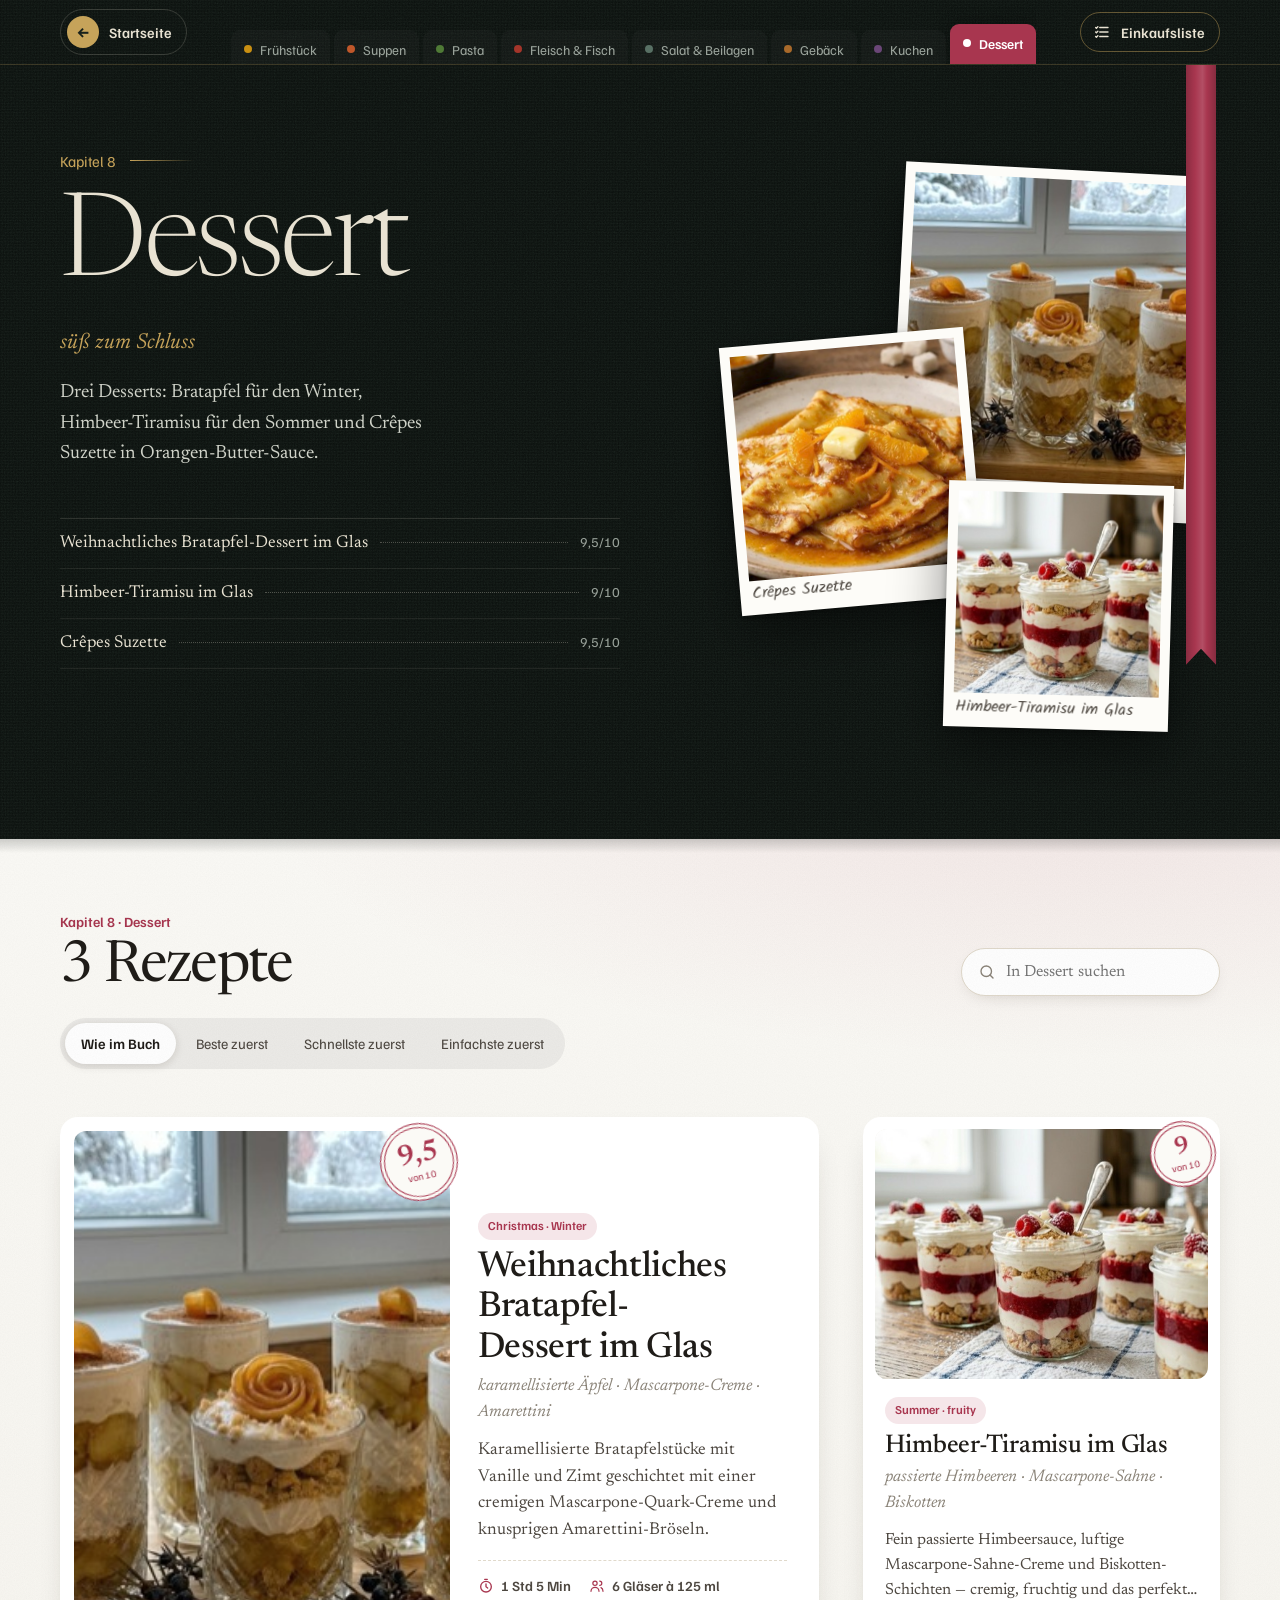
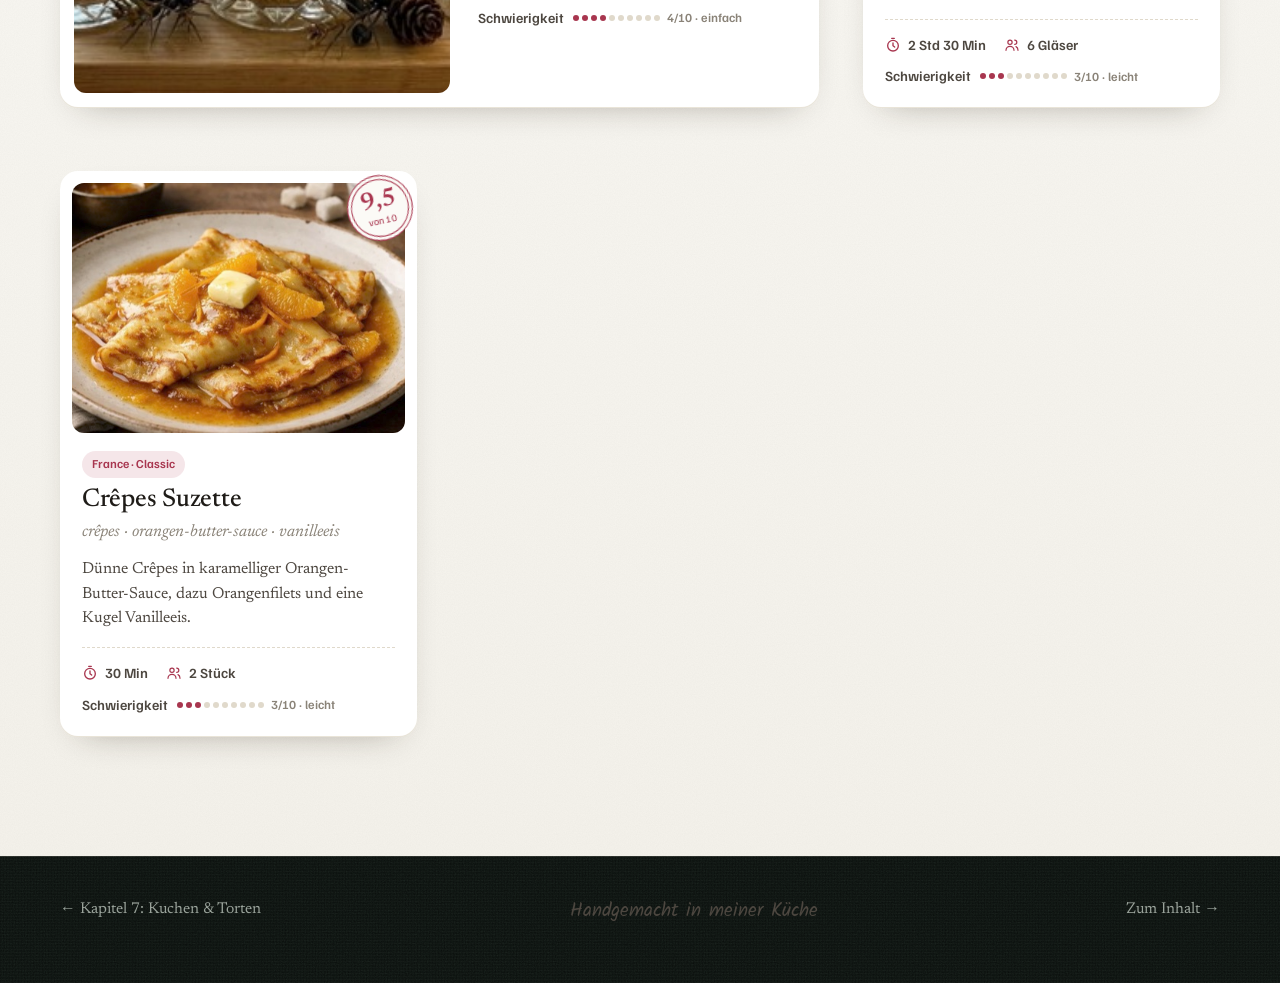
==== commit 749c7a7b: "Bratapfel-Dessert im Glas und Crêpes Suzette: Bewertung 9,5/10 Co-Authored-By: Claude Opus 5.5 <nore" ====
--- a/dessert.html
+++ b/dessert.html
@@ -12,7 +12,7 @@
 </head>
 <body data-page="dessert">
 <noscript><p style="padding:40px;font-family:Georgia,serif">Für das Kochbuch muss JavaScript eingeschaltet sein.</p></noscript>
-<script src="assets/recipes.js?v=9e4c5e9c"></script>
+<script src="assets/recipes.js?v=9a6faf6a"></script>
 <script src="assets/book.js?v=c3e6f77a"></script>
 </body>
 </html>
